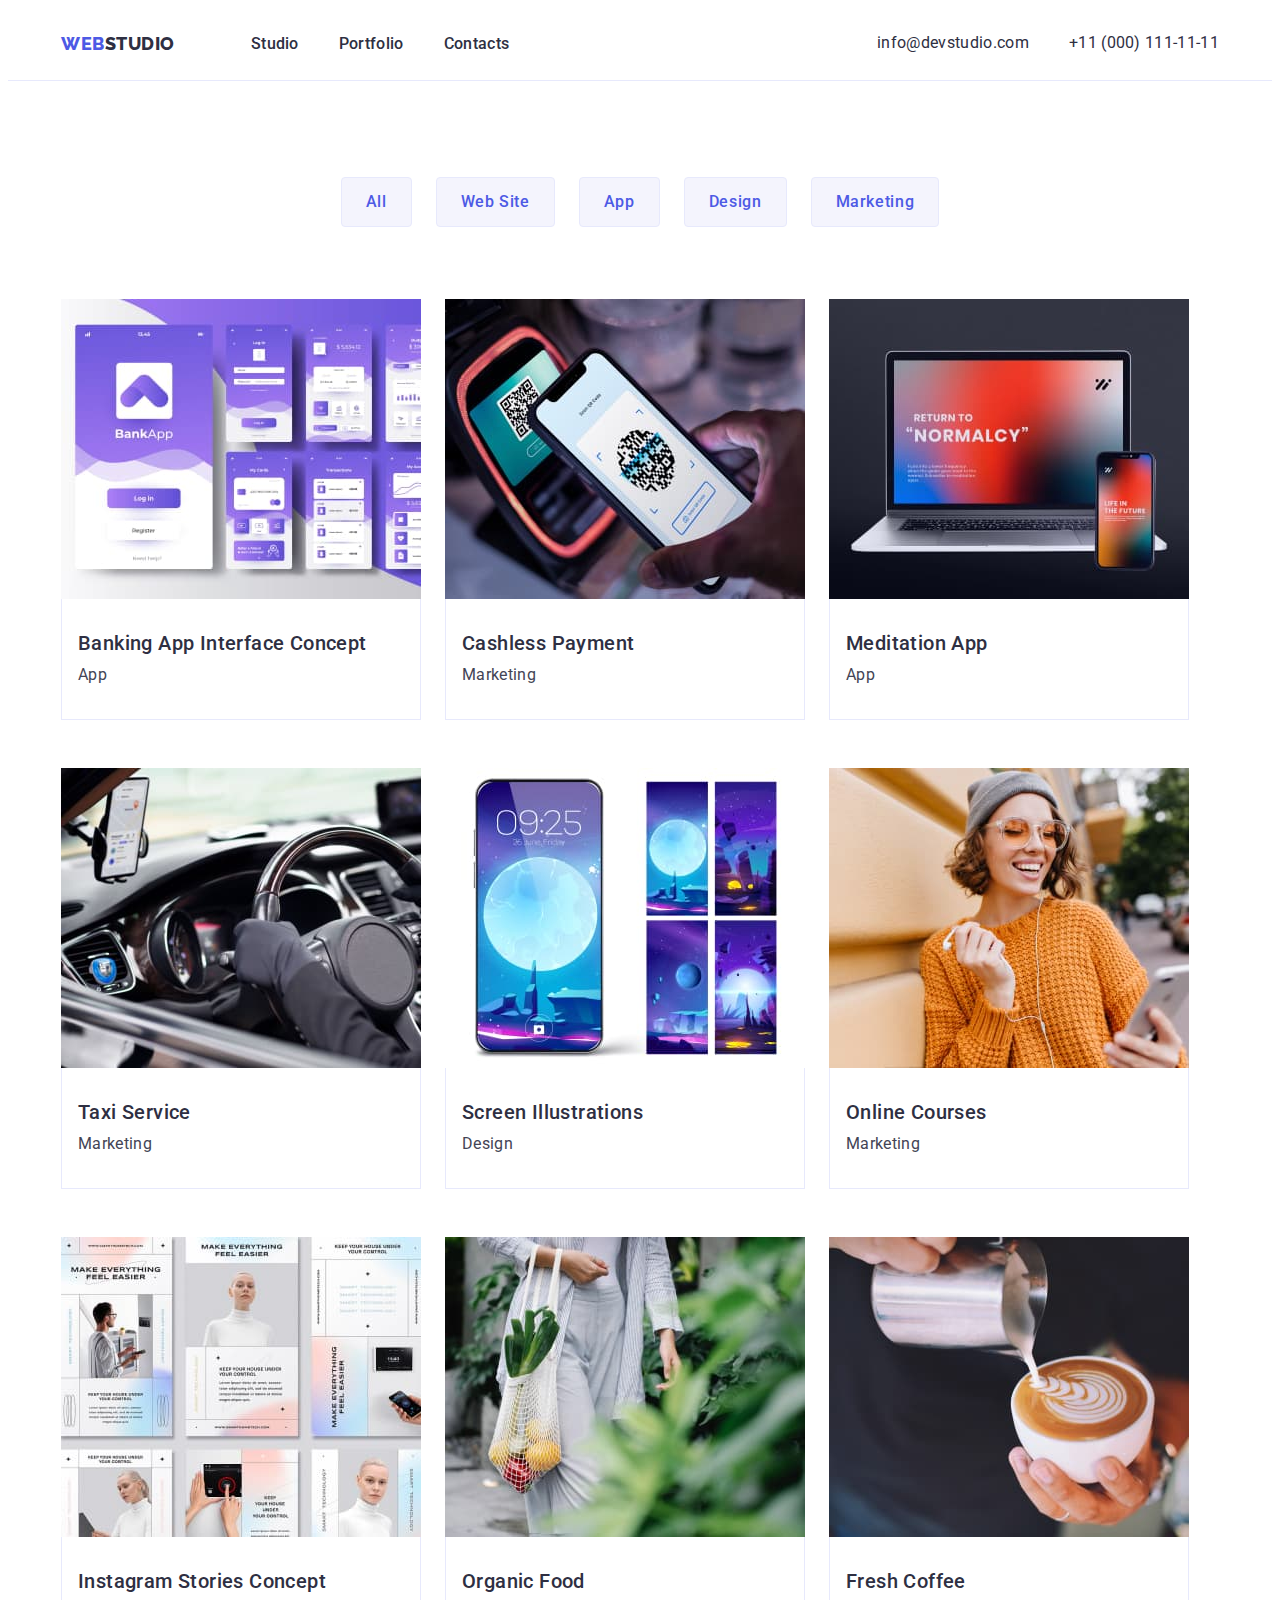
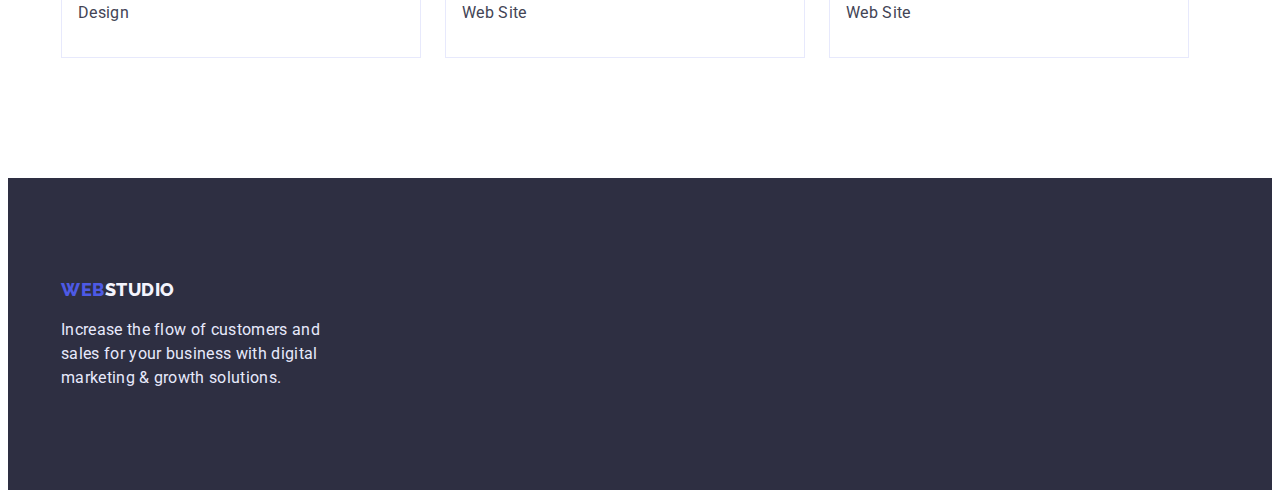
==== portfolio.html @ 36c50360 "Initial commit" ====
<!DOCTYPE html>
<html lang="en">
<head>
    <meta charset="UTF-8">
    <meta http-equiv="X-UA-Compatible" content="IE=edge">
    <meta name="viewport" content="width=device-width, initial-scale=1.0">
    <title>Webstudio</title>
    <link rel="preconnect" href="https://fonts.googleapis.com">
    <link rel="preconnect" href="https://fonts.gstatic.com" crossorigin>
    <link
        href="https://fonts.googleapis.com/css2?family=Raleway:wght@800&family=Roboto:wght@400;500;700;900&display=swap"
        rel="stylesheet">
    <link rel="stylesheet" href="https://cdnjs.cloudflare.com/ajax/libs/modern-normalize/1.1.0/modern-normalize.min.css"
        integrity="sha512-wpPYUAdjBVSE4KJnH1VR1HeZfpl1ub8YT/NKx4PuQ5NmX2tKuGu6U/JRp5y+Y8XG2tV+wKQpNHVUX03MfMFn9Q=="
        crossorigin="anonymous" referrerpolicy="no-referrer" />
    <link rel="stylesheet" href="./css/styles.css">
</head>
<body>
    <!--HEADER-->
    <header class="header-menu">
        <div class="container header-container">
            <nav class="navigation-page">
                <a href="./index.html" class="logotype link"><span class="accent">WEB</span>STUDIO</a>
                <ul class="navigation-menu list">
    
                    <li class="navigation-menu-item">
                        <a href="./index.html" class="navigation-menu-link link page-open">Studio</a>
                    </li>
                    <li class="navigation-menu-item">
                        <a href="./portfolio.html" class="navigation-menu-link link">Portfolio</a>
                    </li>
                    <li class="navigation-menu-item">
                        <a href="" class="navigation-menu-link link">Contacts</a>
                    </li>
                </ul>
            </nav>
            <address class="address">
                <ul class="address-menu list">
                    <li class="phone-email-item">
                        <a href="mailto:info@devstudio.com" class="address-menu-link link">info@devstudio.com</a>
                    </li>
                    <li class="address-menu-item">
                        <a href="tel:+110001111111" class="address-menu-link link">+11 (000) 111-11-11</a>
                    </li>
                </ul>
            </address>
        </div>
    </header>
    <!--MAIN MENUE SECTION-->
    <main>
        <section class="portfolio">
            <div class="container">
                <h1 hidden>Portfolio List</h1>
                <ul class="filter-buttons list">
                    <li class="filter-button-item">
                        
                        <button type="button" class="filter-button">All</button>
                    </li>
                    <li class="filter-button-item">
                        
                        <button type="button" class="filter-button">Web Site</button>
                    </li>
                    <li class="filter-button-item">
                        
                        <button type="button" class="filter-button">App</button>
                    </li>
                    <li class="filter-button-item">
                        
                        <button type="button" class="filter-button">Design</button>
                    </li>
                    <li class="filter-button-item">
                        
                        <button type="button" class="filter-button">Marketing</button>
                    </li>
                </ul>
                <ul class="portfolio-menu list">
                    <li class="portfolio-menu-item">
                            <img src="img/services/img-services-bank.jpg" alt="Application Concept" width="360" height="300" class="content-image">
                        <div class="portfolio-card-text">
                            <h2 class="content-title">Banking App Interface Concept</h2>
                            <p class="text-description">App</p>
                        </div>
                    </li>
                    <li class="portfolio-menu-item">
                            <img src="img/services/img-services-cashless.jpg" alt="Cashless Services" width="360" height="300" class="content-image">
                        <div class="portfolio-card-text">
                            <h2 class="content-title">Cashless Payment</h2>
                            <p class="text-description">Marketing</p>
                        </div>
                    </li>
                    <li class="portfolio-menu-item">
                            <img src="img/services/img-services-meditation.jpg" alt="Application for meditation" width="360" height="300" class="content-image">
                        <div class="portfolio-card-text">
                            <h2 class="content-title">Meditation App</h2>
                            <p class="text-description">App</p>
                        </div>
                    </li>
                    <li class="portfolio-menu-item">
                            <img src="img/services/img-services-taxi.jpg" alt="Appclication for taxi" width="360" height="300" class="content-image">
                        <div class="portfolio-card-text">
                            <h2 class="content-title">Taxi Service</h2>
                            <p class="text-description">Marketing</p>
                        </div>
                    </li>
                    <li class="portfolio-menu-item">
                            <img src="img/services/img-services-screenillustrations.jpg" alt="Wallpapers" width="360" height="300" class="content-image">
                        <div class="portfolio-card-text">
                            <h2 class="content-title">Screen Illustrations</h2>
                            <p class="text-description">Design</p>
                        </div>
                    </li>
                    <li class="portfolio-menu-item">
                            <img src="img/services/img-services-onlinecources.jpg" alt="Self-education" width="360" height="300" class="content-image">
                        <div class="portfolio-card-text">
                            <h2 class="content-title">Online Courses</h2>
                            <p class="text-description">Marketing</p>
                        </div>
                    </li>
                    <li class="portfolio-menu-item">
                            <img src="img/services/img-services-instastories.jpg" alt="Instagram Stories" width="360" height="300" class="content-image">
                        <div class="portfolio-card-text">
                            <h2 class="content-title">Instagram Stories Concept</h2>
                            <p class="text-description">Design</p>
                        </div>
                    </li>
                    <li class="portfolio-menu-item">
                            <img src="img/services/img-services-organicfood.jpg" alt="Food" width="360" height="300" class="content-image">
                        <div class="portfolio-card-text">
                            <h2 class="content-title">Organic Food</h2>
                            <p class="text-description">Web Site</p>
                        </div>
                    </li>
                    <li class="portfolio-menu-item">
                            <img src="img/services/img-services-coffee.jpg" alt="Coffee" width="360" height="300" class="content-image">
                        <div class="portfolio-card-text">
                            <h2 class="content-title">Fresh Coffee</h2>
                            <p class="text-description">Web Site</p>
                        </div>
                    </li>
                </ul>
            </div>
        </section>
    </main>
    <!--FOOTER SECTION-->
    <footer class="footer">
        <div class="container">
                <a href="./index.html" class="logotype link"><span class="accent">WEB</span><span
                        class="footer-accent">STUDIO</span></a>
                <p class="footer-text">Increase the flow of customers and sales for your business with digital marketing & growth
                    solutions.</p>
        </div>
    </footer>
</body>
---- css/styles.css ----
:root {
    --brand-color: #4D5AE5;
    --pressed-state: #404BBF;
    --dark-theme: #2E2F42;
    --success-theme: #31D0AA;
    --main-text-color:#434455;
    --suble-text: #8E8F99;
    --accent: #E7E9FC;
    --light-background: #F4F4FD;
    --modal-overlay: #2E2F42;
    --hero-background: #2E2F42;
    --standart-white: #FFFFFF;
}

h1,
h2,
h3,
p {
    margin-top: 0;
    margin-bottom: 0;
}

ul,
ol {
    margin-top: 0;
    margin-bottom: 0;
    padding: 0;
}

address {
    font-style: normal;
}

img {
    display: block;
}

body {
    font-family: 'Roboto', sans-serif;
    background-color: var(--standart-white);
}


.link {
    text-decoration: none;
}

.list {
    list-style: none;
}

/*=======CONTAINER=====*/

.container {
    width: 1158px;
    padding-left: 15px;
    padding-right: 15px;
    margin: 0 auto;
}

.section {
    padding-top: 120px;
    padding-bottom: 120px;
}

/*========== HEADER =========*/

.logotype {
    
    font-family: 'Raleway', sans-serif;
    font-weight: 800;
    font-size: 18px;
    line-height: 1.33;
    color:var(--dark-theme);
    letter-spacing: 0.03em;
    text-transform: uppercase;
    margin-right: 76px;
}

.accent {
    color:var(--brand-color);

}
/*=====HEADER NAVIGATION MENU====*/

.header-container {
    display: flex;
    justify-content: space-between;
    padding-top: 24px;
    padding-bottom: 24px;
}

.header-menu {
    border-bottom: 1px solid var(--accent);
}

.navigation-page {
    display: flex;
    align-items: center;
}

.navigation-menu {
    display: flex;
    align-items: center;
}

.navigation-menu-item:not(:last-child) {
    margin-right: 40px;

}

.navigation-menu-link {
    font-weight: 500;
    line-height: 1.33;
    letter-spacing: 0.02em;
    color:var(--dark-theme);
}

.navigation-menu-link:hover,
.navigation-menu-link:focus {
    color:var(--brand-color);
}

.address-menu {
    display: flex;
    gap: 40px;
}

.address-menu-link {
    font-style: normal;
    line-height: 1.33;    
    letter-spacing: 0.02em;    
    color: var(--dark-theme);
    margin-left: auto;
}



.address-menu-link:hover,
.address-menu-link:focus {
    color:var(--brand-color);
}

/*=======HEROOOO====*/

/*не ставила background colour, закоментувала колір тексту*/
.hero {
    background-color: var(--hero-background);
    padding-top: 188px;
    padding-bottom: 188px;
}
.hero-name {
    font-size: 56px;
    line-height: 1.07;
    color:var(--standart-white);
    max-width: 495px;
    text-align: center;
    margin-bottom: 48px;
    margin-right: auto;
    margin-left: auto;
   
}
.hero-button {
    background:var(--brand-color);
    font-weight: 500;
    box-shadow: 0px 4px 4px rgba(0, 0, 0, 0.15);
    border-radius: 4px;
    border: none;
    font-size: 16px;
    line-height: 1.33;
    color:var(--standart-white);
    cursor: pointer;
    font-family: inherit;
    display: block;
    margin-right: auto;
    margin-left: auto;
    max-width: 169px;
    padding: 16px 32px;
}

.hero-button:hover, 
.hero-button:focus {
    background-color:var(--pressed-state);
}

.about-us-menu {
    display: flex;
    justify-content: space-between;
}

.about-us-menu-item {
    width: 264px;
}
/*====OUR TEAM=====*/

.our-team-section {
    background-color:var(--light-background);
}

.content-title {
    font-weight: 500;
    font-size: 20px;
    line-height: 1.2;
    /* identical to box height, or 120% */
    letter-spacing: 0.02em;
    color:var(--dark-theme);
    margin-bottom: 8px;
}

/*===SERVICES SECTION====*/

.services-section {
    padding-top: 0;
}

.services-section-list {
    display: flex;
}

.services-section-item:not(:nth-child(3n)) {
    margin-right: 24px;
}

/*===ABOUT US===*/
.content-menu {
    display: flex;
}

.content-menu-item {
    box-shadow: 0px 1px 6px rgba(46, 47, 66, 0.08), 0px 1px 1px rgba(46, 47, 66, 0.16), 0px 2px 1px rgba(46, 47, 66, 0.08);
    border-radius: 0px 0px 4px 4px;
    background: var(--standart-white);
}
.content-menu-item:not(:nth-child(4n)) {
    margin-right: 24px;

}

.employee-card {
    text-align: center;
    padding-top: 32px;
    padding-bottom: 32px;
}


.title {
    font-weight: 700;
    font-size: 36px;
    line-height: 1.11;
    letter-spacing: 0.02em;
    text-transform: capitalize;
    color:var(--dark-theme);
    margin-bottom: 72px;
    text-align: center;
}

.text-description {
    line-height: 1.5;
    letter-spacing: 0.02em;    
    color: var(--main-text-color);
}

/*===FOOTER===*/

.footer {
    background-color: var(--dark-theme);
    padding:100px 0;
    
   
}

.footer-text {
    line-height: 1.50;
    letter-spacing: 0.02em;
    color: var(--accent);
    width: 264px;
    margin-top: 16px;
}

/*
/*=======PORTFOLIO=========*/

.filter-buttons {
    display: flex;
    margin-bottom: 72px;
    justify-content: center;
}

.filter-button-item:not(:last-child) {
    margin-right: 24px;

}

.filter-button {
    background:var(--light-background);
    border: 1px solid var(--accent);
    border-radius: 4px;
    color: var(--brand-color);
    font-size: 16px;
    line-height: 1.5;
    letter-spacing: 0.04em;
    font-family: inherit;
    font-weight: 500;
    min-width: 69px;
    padding: 12px 24px;
}
.filter-button:hover,
.filter-button:focus {
    background-color:var(--pressed-state);
    color:var(--standart-white);
    cursor: pointer;
}
/*====FILTERED MENU PORTFOLIO====*/

.portfolio {
    padding-top: 96px;
    padding-bottom: 120px;
}
.portfolio-menu {
    display: flex;
    flex-wrap: wrap;
    row-gap: 48px;
    column-gap: 24px;
}

.portfolio-menu-item {
    background-color:var(--standart-white);
}


.portfolio-card-text {
    padding-top: 32px;
    padding-bottom: 32px;
    padding-left:16px;
    border: 1px solid var(--accent);
    border-top: none;
}

/*===FOOTER====*/
.footer-accent {
    color:var(--light-background);
}
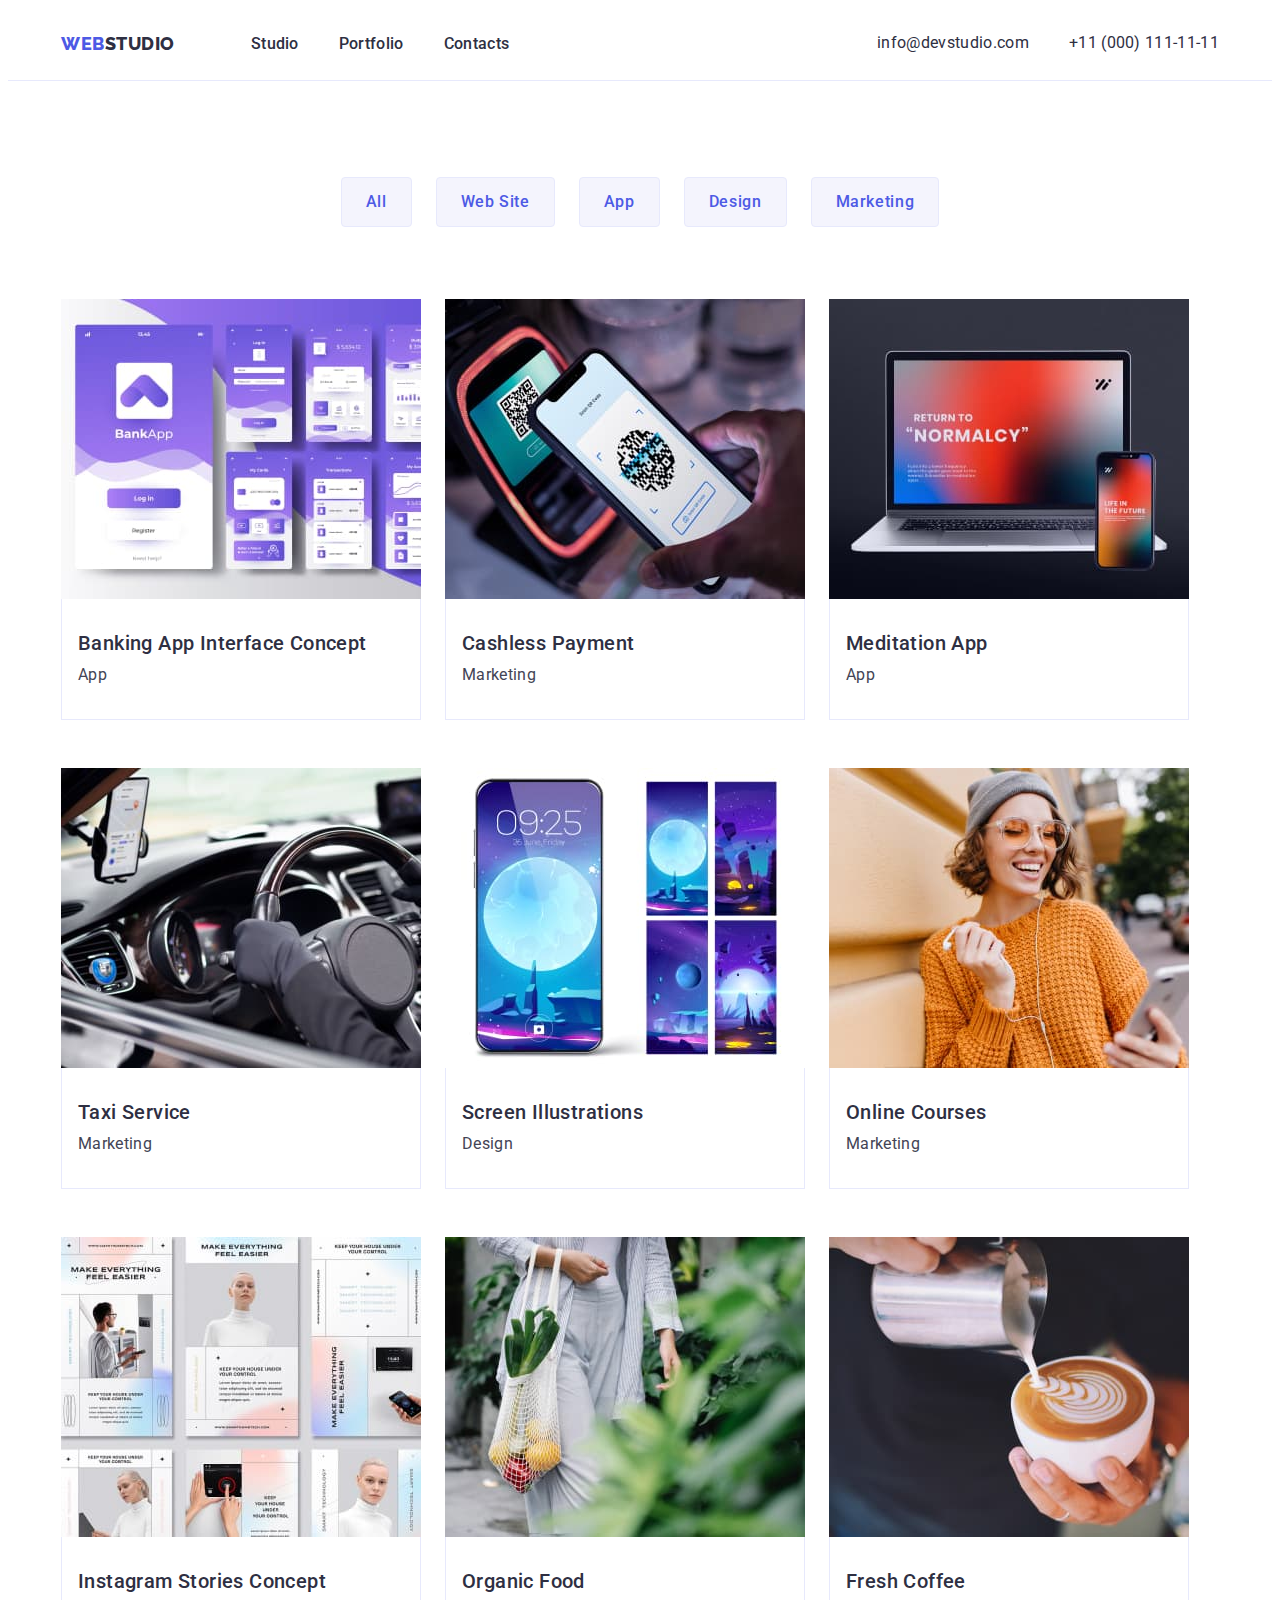
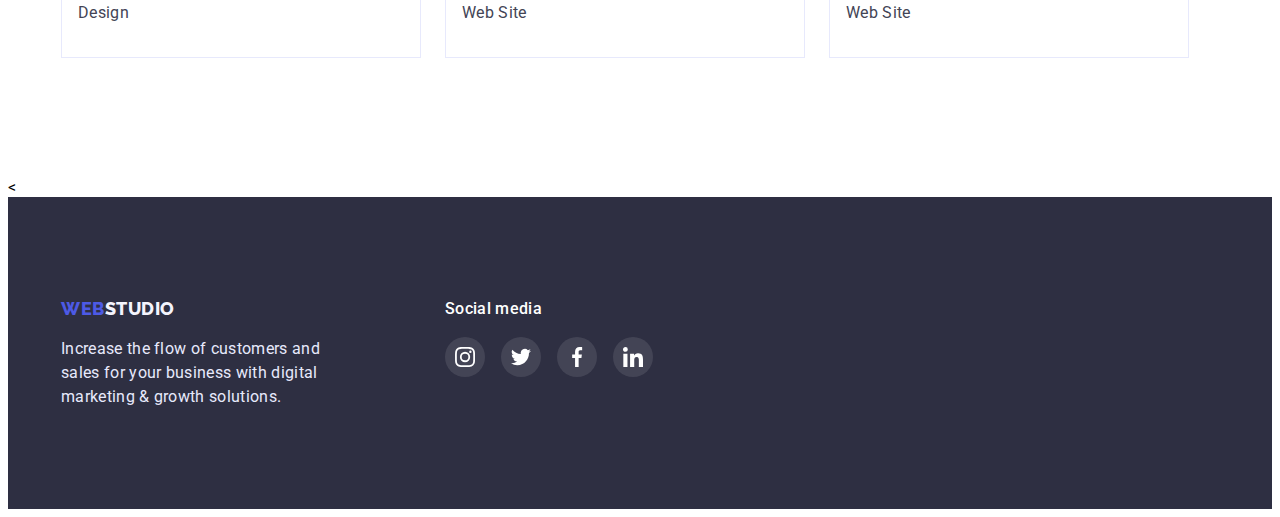
==== commit 94a4aa61: "homework04-completed" ====
--- a/portfolio.html
+++ b/portfolio.html
@@ -142,12 +142,45 @@
         </section>
     </main>
     <!--FOOTER SECTION-->
-    <footer class="footer">
-        <div class="container">
-                <a href="./index.html" class="logotype link"><span class="accent">WEB</span><span
-                        class="footer-accent">STUDIO</span></a>
-                <p class="footer-text">Increase the flow of customers and sales for your business with digital marketing & growth
-                    solutions.</p>
+    <<footer class="footer">
+        <div class="container footer-container">
+            <div class="footer-text-container">
+            <a href="./index.html" class="logotype link"><span class="accent">WEB</span><span class="footer-accent">STUDIO</span></a>
+            <p class="footer-text">Increase the flow of customers and sales for your business with digital marketing & growth solutions.</p>
         </div>
-    </footer>
+            <div class="footer-social-media-container">
+                <h3 class="footer-social-title">Social media</h3>
+                    <ul class="footer-social-media-menu list">    
+                        <li class="footer-social-media-item">
+                            <a href="" class="footer-social-media-link">
+                                <svg class="social-link-icon" width="20" height="20">
+                                    <use href="./img/symbol-defs.svg#icon-instagram-logo"></use>
+                                </svg>
+                            </a>
+                        </li>
+                        <li class="footer-social-media-item">
+                            <a href="" class="footer-social-media-link">
+                                <svg class="social-link-icon" width="20" height="20">
+                                    <use href="./img/symbol-defs.svg#icon-twitter-logo"></use>
+                                </svg>
+                            </a>
+                        </li>
+                        <li class="footer-social-media-item">
+                            <a href="" class="footer-social-media-link">
+                                <svg class="social-link-icon" width="20" height="20">
+                                    <use href="./img/symbol-defs.svg#icon-facebook-logo"></use>
+                                </svg>
+                            </a>
+                        </li>
+                        <li class="footer-social-media-item">
+                            <a href="" class="footer-social-media-link">
+                                <svg class="social-link-icon" width="20" height="20">
+                                    <use href="./img/symbol-defs.svg#icon-linkedin-logo"></use>
+                                </svg>
+                            </a>
+                        </li>
+                    </ul>
+            </div>
+        </div>
+   </footer>
 </body>--- a/css/styles.css
+++ b/css/styles.css
@@ -1,343 +1,467 @@
 :root {
-    --brand-color: #4D5AE5;
-    --pressed-state: #404BBF;
-    --dark-theme: #2E2F42;
-    --success-theme: #31D0AA;
-    --main-text-color:#434455;
-    --suble-text: #8E8F99;
-    --accent: #E7E9FC;
-    --light-background: #F4F4FD;
-    --modal-overlay: #2E2F42;
-    --hero-background: #2E2F42;
-    --standart-white: #FFFFFF;
+  --brand-color: #4d5ae5;
+  --pressed-state: #404bbf;
+  --dark-theme: #2e2f42;
+  --success-theme: #31d0aa;
+  --main-text-color: #434455;
+  --suble-text: #8e8f99;
+  --accent: #e7e9fc;
+  --light-background: #f4f4fd;
+  --modal-overlay: #2e2f42;
+  --hero-background: #2e2f42;
+  --standart-white: #ffffff;
 }
 
 h1,
 h2,
 h3,
 p {
-    margin-top: 0;
-    margin-bottom: 0;
+  margin-top: 0;
+  margin-bottom: 0;
 }
 
 ul,
 ol {
-    margin-top: 0;
-    margin-bottom: 0;
-    padding: 0;
+  margin-top: 0;
+  margin-bottom: 0;
+  padding: 0;
 }
 
 address {
-    font-style: normal;
+  font-style: normal;
 }
 
 img {
-    display: block;
+  display: block;
 }
 
 body {
-    font-family: 'Roboto', sans-serif;
-    background-color: var(--standart-white);
-}
-
+  font-family: 'Roboto', sans-serif;
+  background-color: var(--standart-white);
+}
 
 .link {
-    text-decoration: none;
+  text-decoration: none;
 }
 
 .list {
-    list-style: none;
+  list-style: none;
 }
 
 /*=======CONTAINER=====*/
 
 .container {
-    width: 1158px;
-    padding-left: 15px;
-    padding-right: 15px;
-    margin: 0 auto;
+  width: 1158px;
+  padding-left: 15px;
+  padding-right: 15px;
+  margin: 0 auto;
 }
 
 .section {
-    padding-top: 120px;
-    padding-bottom: 120px;
+  padding-top: 120px;
+  padding-bottom: 120px;
 }
 
 /*========== HEADER =========*/
 
 .logotype {
-    
-    font-family: 'Raleway', sans-serif;
-    font-weight: 800;
-    font-size: 18px;
-    line-height: 1.33;
-    color:var(--dark-theme);
-    letter-spacing: 0.03em;
-    text-transform: uppercase;
-    margin-right: 76px;
+  font-family: 'Raleway', sans-serif;
+  font-weight: 800;
+  font-size: 18px;
+  line-height: 1.33;
+  color: var(--dark-theme);
+  letter-spacing: 0.03em;
+  text-transform: uppercase;
+  margin-right: 76px;
 }
 
 .accent {
-    color:var(--brand-color);
-
+  color: var(--brand-color);
 }
 /*=====HEADER NAVIGATION MENU====*/
 
 .header-container {
-    display: flex;
-    justify-content: space-between;
-    padding-top: 24px;
-    padding-bottom: 24px;
+  display: flex;
+  justify-content: space-between;
+  padding-top: 24px;
+  padding-bottom: 24px;
 }
 
 .header-menu {
-    border-bottom: 1px solid var(--accent);
+  border-bottom: 1px solid var(--accent);
 }
 
 .navigation-page {
-    display: flex;
-    align-items: center;
+  display: flex;
+  align-items: center;
 }
 
 .navigation-menu {
-    display: flex;
-    align-items: center;
+  display: flex;
+  align-items: center;
 }
 
 .navigation-menu-item:not(:last-child) {
-    margin-right: 40px;
-
+  margin-right: 40px;
 }
 
 .navigation-menu-link {
-    font-weight: 500;
-    line-height: 1.33;
-    letter-spacing: 0.02em;
-    color:var(--dark-theme);
+  font-weight: 500;
+  line-height: 1.33;
+  letter-spacing: 0.02em;
+  color: var(--dark-theme);
 }
 
 .navigation-menu-link:hover,
 .navigation-menu-link:focus {
-    color:var(--brand-color);
+  color: var(--brand-color);
 }
 
 .address-menu {
-    display: flex;
-    gap: 40px;
+  display: flex;
+  gap: 40px;
 }
 
 .address-menu-link {
-    font-style: normal;
-    line-height: 1.33;    
-    letter-spacing: 0.02em;    
-    color: var(--dark-theme);
-    margin-left: auto;
-}
-
-
+  font-style: normal;
+  line-height: 1.33;
+  letter-spacing: 0.02em;
+  color: var(--dark-theme);
+  margin-left: auto;
+}
 
 .address-menu-link:hover,
 .address-menu-link:focus {
-    color:var(--brand-color);
+  color: var(--brand-color);
 }
 
 /*=======HEROOOO====*/
 
 /*не ставила background colour, закоментувала колір тексту*/
 .hero {
-    background-color: var(--hero-background);
-    padding-top: 188px;
-    padding-bottom: 188px;
-}
+  background-color: var(--hero-background);
+  background-image: linear-gradient(
+      rgba(46, 47, 66, 0.7),
+      rgba(46, 47, 66, 0.7)
+    ),
+    url(../img/people-office-bg.jpg);
+  background-size: cover;
+  background-repeat: no-repeat;
+  padding-top: 188px;
+  padding-bottom: 188px;
+}
+
 .hero-name {
-    font-size: 56px;
-    line-height: 1.07;
-    color:var(--standart-white);
-    max-width: 495px;
-    text-align: center;
-    margin-bottom: 48px;
-    margin-right: auto;
-    margin-left: auto;
-   
+  font-size: 56px;
+  line-height: 1.07;
+  color: var(--standart-white);
+  max-width: 495px;
+  text-align: center;
+  margin-bottom: 48px;
+  margin-right: auto;
+  margin-left: auto;
 }
 .hero-button {
-    background:var(--brand-color);
-    font-weight: 500;
-    box-shadow: 0px 4px 4px rgba(0, 0, 0, 0.15);
-    border-radius: 4px;
-    border: none;
-    font-size: 16px;
-    line-height: 1.33;
-    color:var(--standart-white);
-    cursor: pointer;
-    font-family: inherit;
-    display: block;
-    margin-right: auto;
-    margin-left: auto;
-    max-width: 169px;
-    padding: 16px 32px;
-}
-
-.hero-button:hover, 
+  background: var(--brand-color);
+  font-weight: 500;
+  box-shadow: 0px 4px 4px rgba(0, 0, 0, 0.15);
+  border-radius: 4px;
+  border: none;
+  font-size: 16px;
+  line-height: 1.33;
+  color: var(--standart-white);
+  cursor: pointer;
+  font-family: inherit;
+  display: block;
+  margin-right: auto;
+  margin-left: auto;
+  max-width: 169px;
+  padding: 16px 32px;
+}
+
+.hero-button:hover,
 .hero-button:focus {
-    background-color:var(--pressed-state);
+  background-color: var(--pressed-state);
 }
 
 .about-us-menu {
-    display: flex;
-    justify-content: space-between;
+  display: flex;
+  justify-content: space-between;
 }
 
 .about-us-menu-item {
-    width: 264px;
-}
+  width: 264px;
+}
+
+.about-us-item-icon {
+  display: flex;
+  width: 264px;
+  height: 112px;
+  border-radius: 4px;
+  background-color: var(--light-background);
+  margin-bottom: 8px;
+  justify-content: center;
+  align-items: center;
+}
+
 /*====OUR TEAM=====*/
 
 .our-team-section {
-    background-color:var(--light-background);
+  background-color: var(--light-background);
 }
 
 .content-title {
-    font-weight: 500;
-    font-size: 20px;
-    line-height: 1.2;
-    /* identical to box height, or 120% */
-    letter-spacing: 0.02em;
-    color:var(--dark-theme);
-    margin-bottom: 8px;
+  font-weight: 500;
+  font-size: 20px;
+  line-height: 1.2;
+  /* identical to box height, or 120% */
+  letter-spacing: 0.02em;
+  color: var(--dark-theme);
+  margin-bottom: 8px;
 }
 
 /*===SERVICES SECTION====*/
 
 .services-section {
-    padding-top: 0;
+  padding-top: 0;
 }
 
 .services-section-list {
-    display: flex;
+  display: flex;
 }
 
 .services-section-item:not(:nth-child(3n)) {
-    margin-right: 24px;
+  margin-right: 24px;
 }
 
 /*===ABOUT US===*/
 .content-menu {
-    display: flex;
+  display: flex;
 }
 
 .content-menu-item {
-    box-shadow: 0px 1px 6px rgba(46, 47, 66, 0.08), 0px 1px 1px rgba(46, 47, 66, 0.16), 0px 2px 1px rgba(46, 47, 66, 0.08);
-    border-radius: 0px 0px 4px 4px;
-    background: var(--standart-white);
+  box-shadow: 0px 1px 6px rgba(46, 47, 66, 0.08),
+    0px 1px 1px rgba(46, 47, 66, 0.16), 0px 2px 1px rgba(46, 47, 66, 0.08);
+  border-radius: 0px 0px 4px 4px;
+  background: var(--standart-white);
 }
 .content-menu-item:not(:nth-child(4n)) {
-    margin-right: 24px;
-
+  margin-right: 24px;
 }
 
 .employee-card {
-    text-align: center;
-    padding-top: 32px;
-    padding-bottom: 32px;
-}
-
+  text-align: center;
+  padding-top: 32px;
+  padding-bottom: 32px;
+}
+
+.social-links-list {
+  display: flex;
+  justify-content: center;
+  gap: 8px;
+  margin-top: 10px;
+}
+
+.social-link {
+  display: flex;
+  width: 44px;
+  height: 44px;
+  background-color: var(--brand-color);
+  border-radius: 50%;
+  justify-content: center;
+  align-items: center;
+}
+
+.social-link:hover,
+.social-link:focus {
+  background-color: var(--pressed-state);
+}
+
+.social-link-icon {
+  fill: var(--standart-white);
+}
 
 .title {
-    font-weight: 700;
-    font-size: 36px;
-    line-height: 1.11;
-    letter-spacing: 0.02em;
-    text-transform: capitalize;
-    color:var(--dark-theme);
-    margin-bottom: 72px;
-    text-align: center;
+  font-weight: 700;
+  font-size: 36px;
+  line-height: 1.11;
+  letter-spacing: 0.02em;
+  text-transform: capitalize;
+  color: var(--dark-theme);
+  margin-bottom: 72px;
+  text-align: center;
 }
 
 .text-description {
-    line-height: 1.5;
-    letter-spacing: 0.02em;    
-    color: var(--main-text-color);
+  line-height: 1.5;
+  letter-spacing: 0.02em;
+  color: var(--main-text-color);
+}
+
+/*==CUSTOMERS==*/
+
+.customers-menu {
+  display: flex;
+  flex-wrap: wrap;
+}
+
+.customers-menu-item {
+  display: flex;
+  flex-wrap: wrap;
+}
+
+.customers-menu-item:not(:last-child) {
+  margin-right: 24px;
+}
+
+.customers-menu-link {
+  display: flex;
+  width: 168px;
+  height: 88px;
+  border-radius: 4px;
+  border: 1px solid var(--suble-text);
+  background-color: var(--standart-white);
+  justify-content: center;
+  align-items: center;
+}
+
+.customers-menu-link:hover,
+.customers-menu-link:focus {
+  border-color: var(--pressed-state);
+}
+
+.customers-icon {
+  fill: var(--suble-text);
+}
+
+.customers-icon:hover,
+.customers-icon:focus {
+  fill: var(--pressed-state);
 }
 
 /*===FOOTER===*/
 
 .footer {
-    background-color: var(--dark-theme);
-    padding:100px 0;
-    
-   
+  background-color: var(--dark-theme);
+  padding: 100px 0;
+  display: flex;
+}
+
+.footer-container {
+  display: flex;
+  gap: 120px;
 }
 
 .footer-text {
-    line-height: 1.50;
-    letter-spacing: 0.02em;
-    color: var(--accent);
-    width: 264px;
-    margin-top: 16px;
-}
-
+  line-height: 1.5;
+  letter-spacing: 0.02em;
+  color: var(--accent);
+  width: 264px;
+  margin-top: 16px;
+}
+
+.footer-social-media-menu {
+  display: flex;
+}
+
+.footer-social-media-item:not(:last-child) {
+  margin-right: 16px;
+}
+
+.footer-social-title {
+  font-weight: 500;
+  font-size: 16px;
+  line-height: 1.5;
+  letter-spacing: 0.02em;
+  color: var(--standart-white);
+  margin-bottom: 16px;
+}
+
+.footer-social-media-link {
+  display: flex;
+  width: 40px;
+  height: 40px;
+  background-color: rgba(255, 255, 255, 0.1);
+  border-radius: 50%;
+  justify-content: center;
+  align-items: center;
+}
+
+.footer-social-media-link:hover,
+.footer-social-media-link:focus {
+  background-color: var(--success-theme);
+}
 /*
 /*=======PORTFOLIO=========*/
 
 .filter-buttons {
-    display: flex;
-    margin-bottom: 72px;
-    justify-content: center;
+  display: flex;
+  margin-bottom: 72px;
+  justify-content: center;
 }
 
 .filter-button-item:not(:last-child) {
-    margin-right: 24px;
-
+  margin-right: 24px;
 }
 
 .filter-button {
-    background:var(--light-background);
-    border: 1px solid var(--accent);
-    border-radius: 4px;
-    color: var(--brand-color);
-    font-size: 16px;
-    line-height: 1.5;
-    letter-spacing: 0.04em;
-    font-family: inherit;
-    font-weight: 500;
-    min-width: 69px;
-    padding: 12px 24px;
+  background: var(--light-background);
+  border: 1px solid var(--accent);
+  border-radius: 4px;
+  color: var(--brand-color);
+  font-size: 16px;
+  line-height: 1.5;
+  letter-spacing: 0.04em;
+  font-family: inherit;
+  font-weight: 500;
+  min-width: 69px;
+  padding: 12px 24px;
 }
 .filter-button:hover,
 .filter-button:focus {
-    background-color:var(--pressed-state);
-    color:var(--standart-white);
-    cursor: pointer;
-}
+  background-color: var(--pressed-state);
+  color: var(--standart-white);
+  cursor: pointer;
+  box-shadow: 0px 3px 1px rgba(0, 0, 0, 0.1), 0px 2px 1px rgba(0, 0, 0, 0.08),
+    0px 2px 2px rgba(0, 0, 0, 0.12);
+  border: 1px solid rgba(0, 0, 0, 0);
+}
+
 /*====FILTERED MENU PORTFOLIO====*/
 
 .portfolio {
-    padding-top: 96px;
-    padding-bottom: 120px;
+  padding-top: 96px;
+  padding-bottom: 120px;
 }
 .portfolio-menu {
-    display: flex;
-    flex-wrap: wrap;
-    row-gap: 48px;
-    column-gap: 24px;
+  display: flex;
+  flex-wrap: wrap;
+  row-gap: 48px;
+  column-gap: 24px;
 }
 
 .portfolio-menu-item {
-    background-color:var(--standart-white);
+  background-color: var(--standart-white);
 }
 
 
 .portfolio-card-text {
-    padding-top: 32px;
-    padding-bottom: 32px;
-    padding-left:16px;
-    border: 1px solid var(--accent);
-    border-top: none;
+  padding-top: 32px;
+  padding-bottom: 32px;
+  padding-left: 16px;
+  border: 1px solid var(--accent);
+  border-top: none;
+}
+
+.portfolio-card-text:hover,
+.portfolio-card-text:focus {
+  cursor: pointer;
+  border: 0.5px solid var(--light-background);
+  box-shadow: 0px 1px 6px rgba(46, 47, 66, 0.08),
+    0px 1px 1px rgba(46, 47, 66, 0.16), 0px 2px 1px rgba(46, 47, 66, 0.08);
 }
 
 /*===FOOTER====*/
 .footer-accent {
-    color:var(--light-background);
-}
-
+  color: var(--light-background);
+}
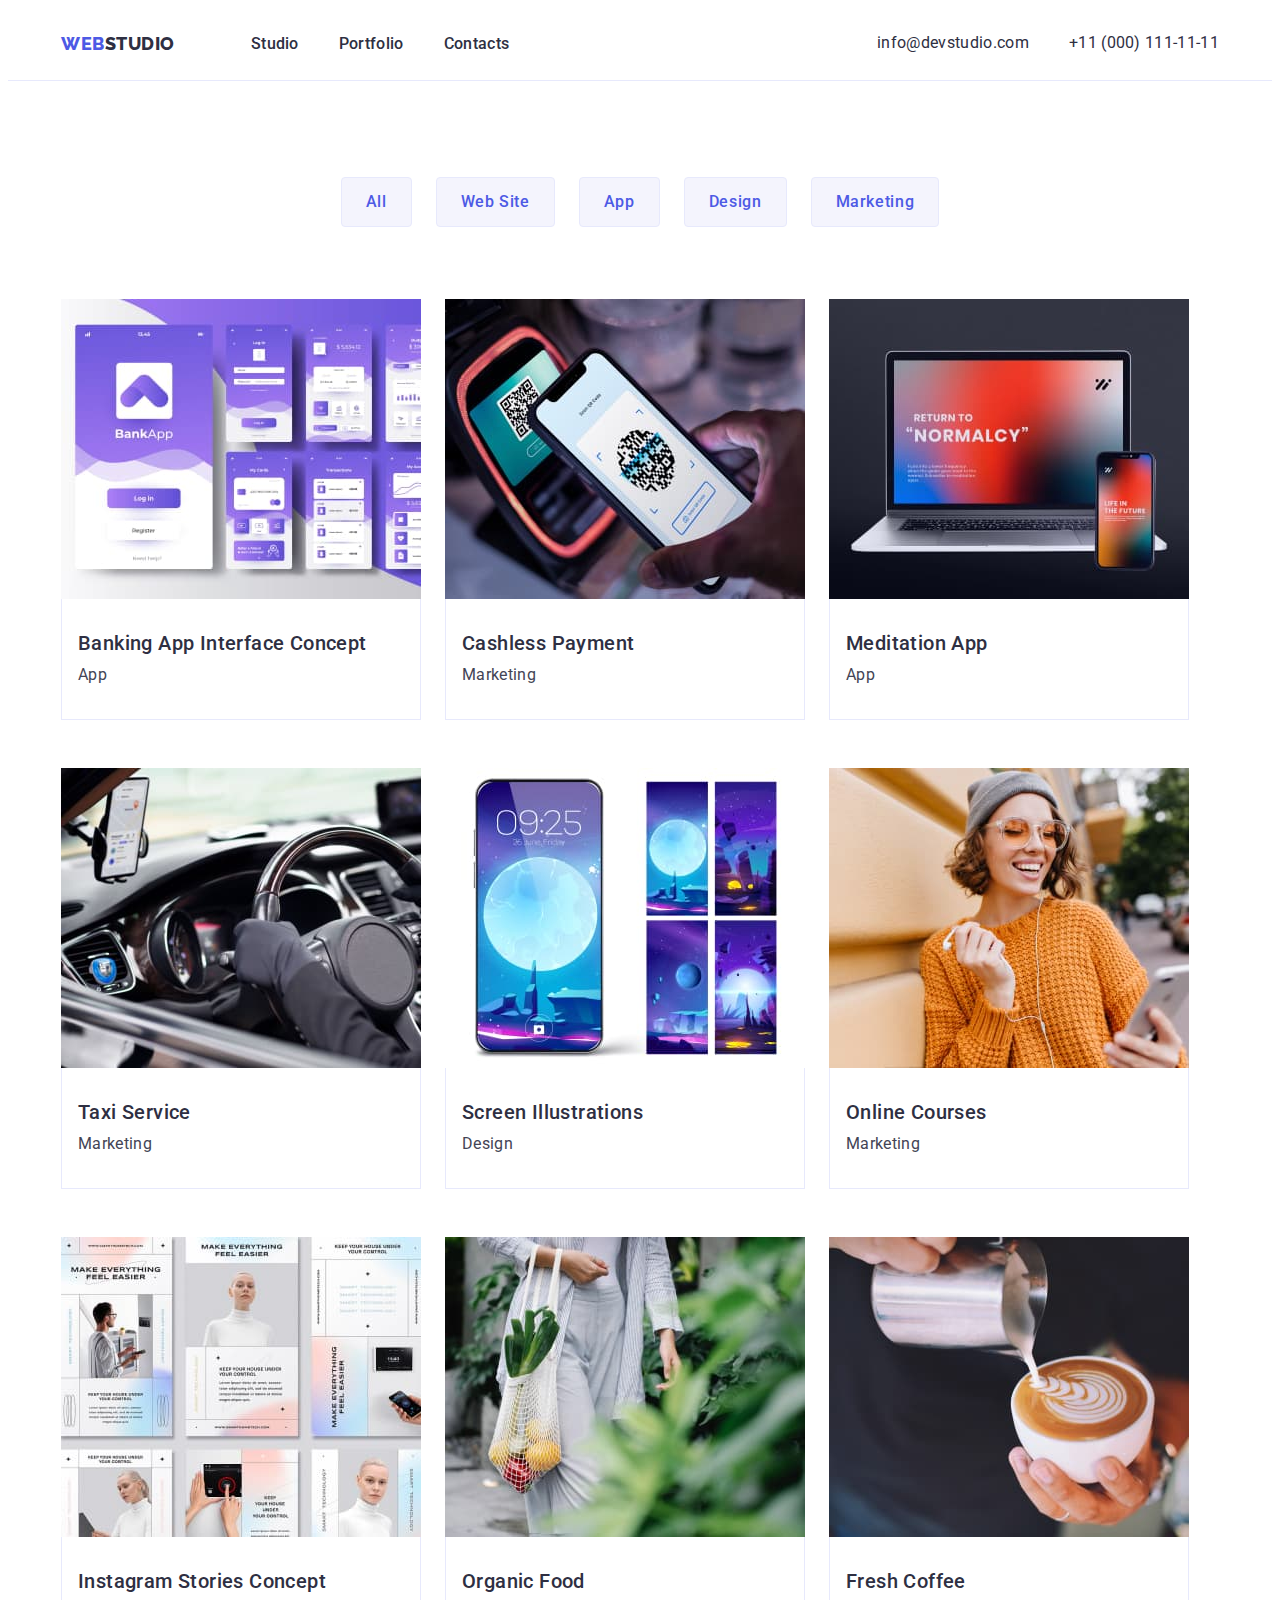
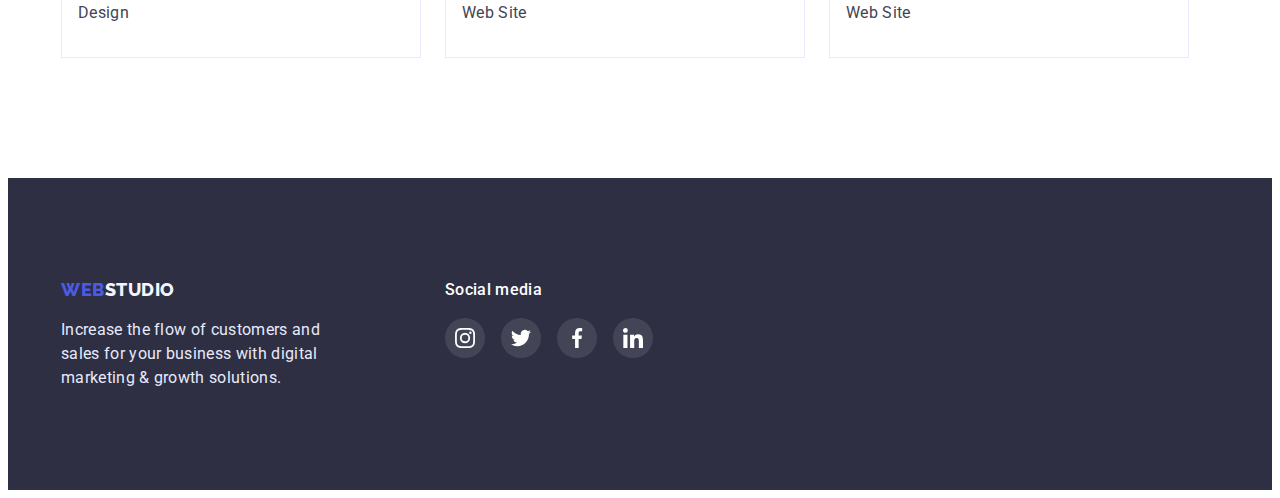
==== commit ac4213da: "fixed incorrect tag" ====
--- a/portfolio.html
+++ b/portfolio.html
@@ -142,7 +142,7 @@
         </section>
     </main>
     <!--FOOTER SECTION-->
-    <<footer class="footer">
+    <footer class="footer">
         <div class="container footer-container">
             <div class="footer-text-container">
             <a href="./index.html" class="logotype link"><span class="accent">WEB</span><span class="footer-accent">STUDIO</span></a>
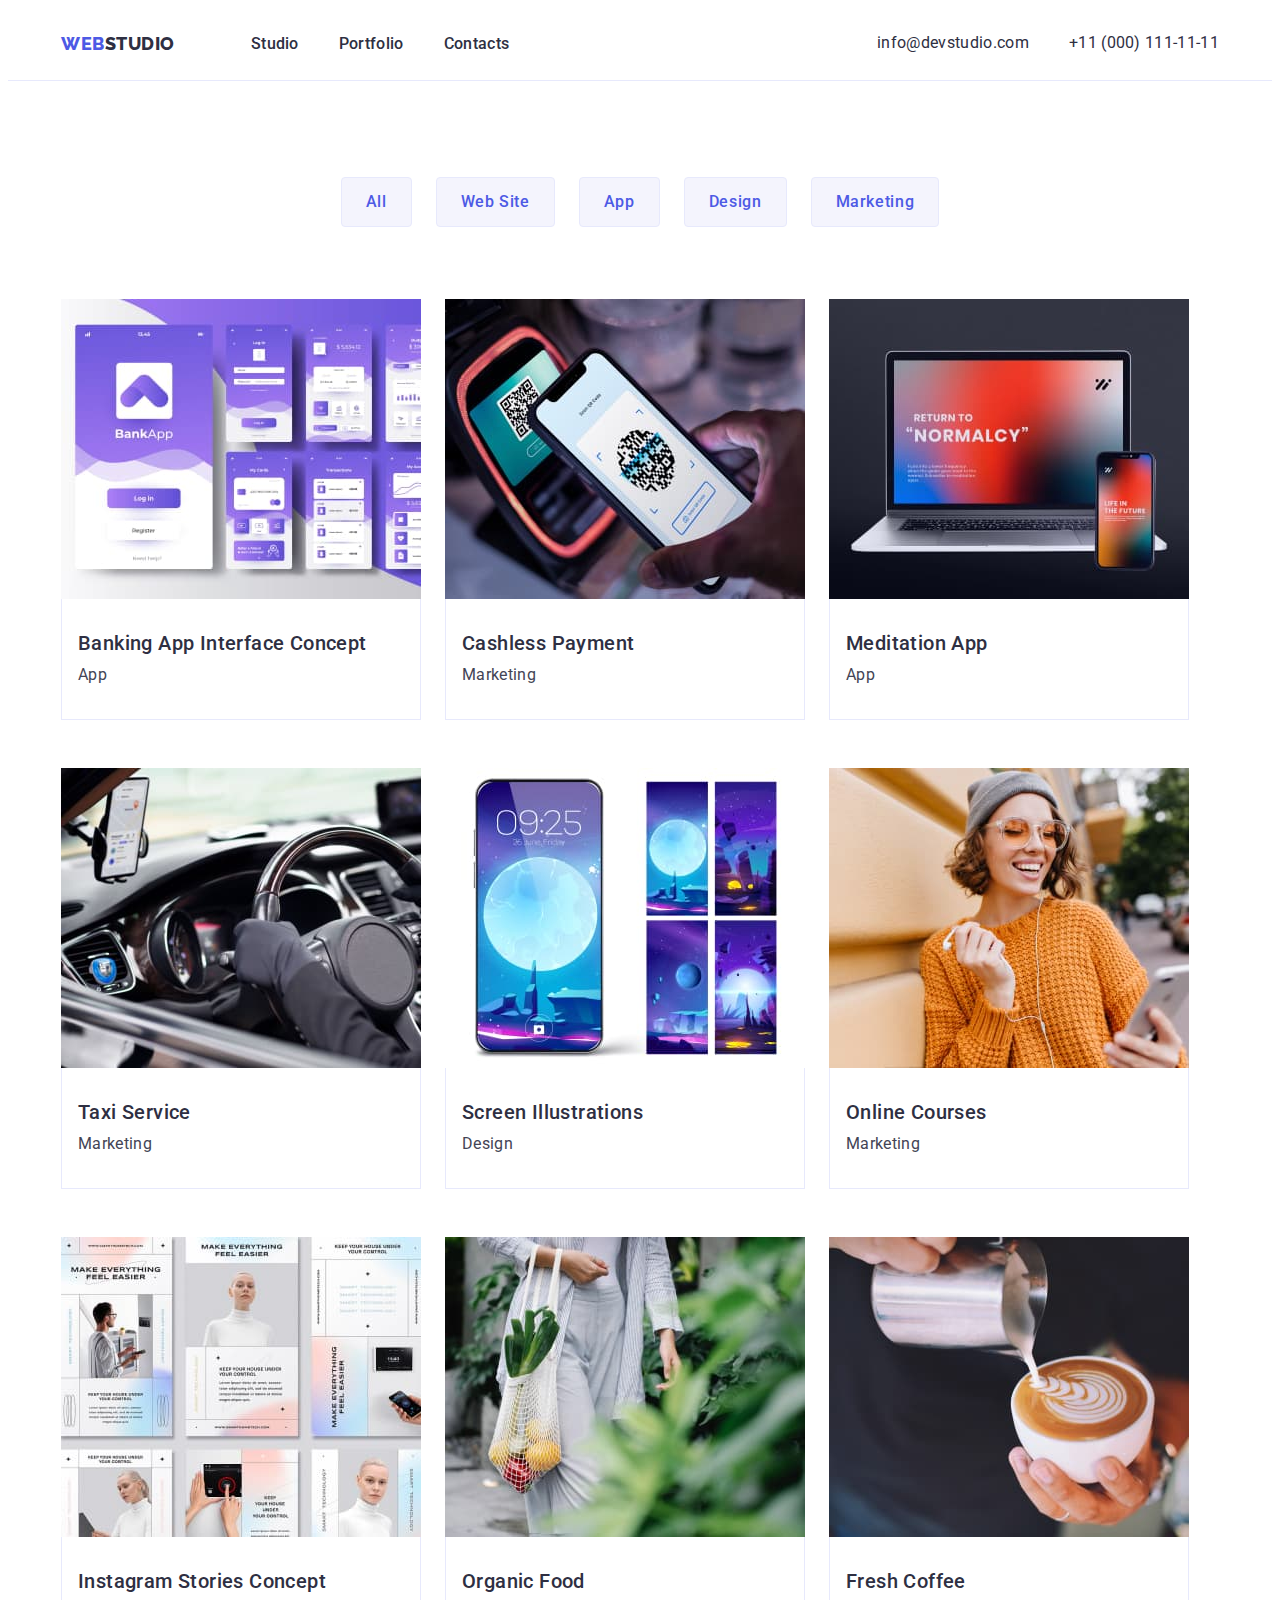
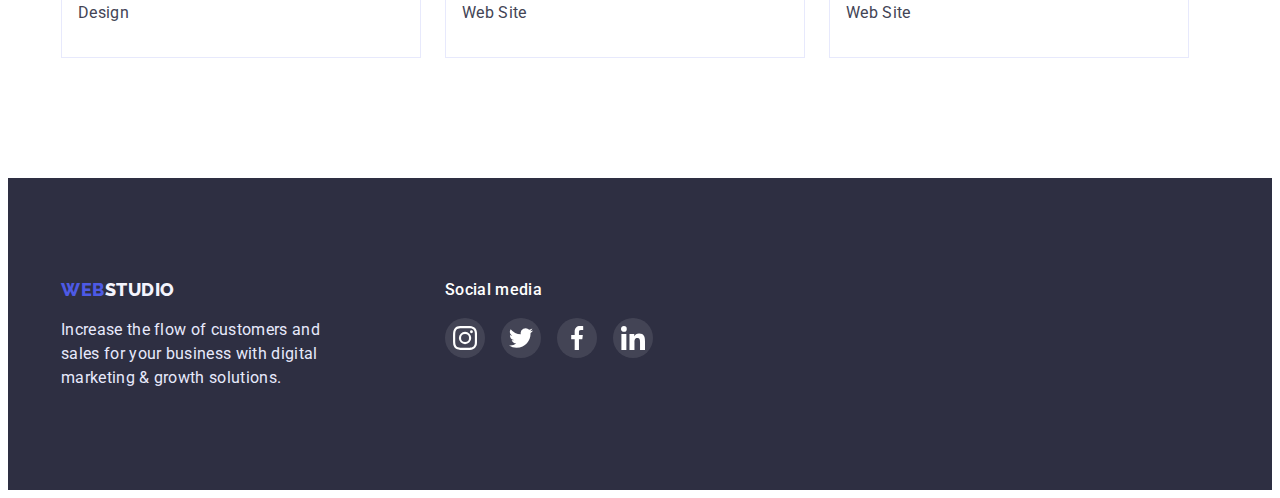
==== commit bc5a1188: "homework-04-fixed" ====
--- a/portfolio.html
+++ b/portfolio.html
@@ -144,43 +144,45 @@
     <!--FOOTER SECTION-->
     <footer class="footer">
         <div class="container footer-container">
-            <div class="footer-text-container">
-            <a href="./index.html" class="logotype link"><span class="accent">WEB</span><span class="footer-accent">STUDIO</span></a>
-            <p class="footer-text">Increase the flow of customers and sales for your business with digital marketing & growth solutions.</p>
-        </div>
-            <div class="footer-social-media-container">
-                <h3 class="footer-social-title">Social media</h3>
-                    <ul class="footer-social-media-menu list">    
-                        <li class="footer-social-media-item">
-                            <a href="" class="footer-social-media-link">
-                                <svg class="social-link-icon" width="20" height="20">
-                                    <use href="./img/symbol-defs.svg#icon-instagram-logo"></use>
-                                </svg>
-                            </a>
-                        </li>
-                        <li class="footer-social-media-item">
-                            <a href="" class="footer-social-media-link">
-                                <svg class="social-link-icon" width="20" height="20">
-                                    <use href="./img/symbol-defs.svg#icon-twitter-logo"></use>
-                                </svg>
-                            </a>
-                        </li>
-                        <li class="footer-social-media-item">
-                            <a href="" class="footer-social-media-link">
-                                <svg class="social-link-icon" width="20" height="20">
-                                    <use href="./img/symbol-defs.svg#icon-facebook-logo"></use>
-                                </svg>
-                            </a>
-                        </li>
-                        <li class="footer-social-media-item">
-                            <a href="" class="footer-social-media-link">
-                                <svg class="social-link-icon" width="20" height="20">
-                                    <use href="./img/symbol-defs.svg#icon-linkedin-logo"></use>
-                                </svg>
-                            </a>
-                        </li>
-                    </ul>
+            <div class="footer-description">
+                <a href="./index.html" class="logotype link"><span class="accent">WEB</span><span
+                        class="footer-accent">STUDIO</span></a>
+                <p class="footer-text">Increase the flow of customers and sales for your business with digital marketing &
+                    growth solutions.</p>
+            </div>
+            <div class="footer-media">
+                <p class="footer-title">Social media</p>
+                <ul class="footer-social list">
+                    <li class="footer-item">
+                        <a href="" class="footer-link">
+                            <svg class="social-link-icon" width="24" height="24">
+                                <use href="./img/symbol-defs.svg#icon-instagram-logo"></use>
+                            </svg>
+                        </a>
+                    </li>
+                    <li class="footer-item">
+                        <a href="" class="footer-link">
+                            <svg class="social-link-icon" width="24" height="24">
+                                <use href="./img/symbol-defs.svg#icon-twitter-logo"></use>
+                            </svg>
+                        </a>
+                    </li>
+                    <li class="footer-item">
+                        <a href="" class="footer-link">
+                            <svg class="social-link-icon" width="24" height="24">
+                                <use href="./img/symbol-defs.svg#icon-facebook-logo"></use>
+                            </svg>
+                        </a>
+                    </li>
+                    <li class="footer-item">
+                        <a href="" class="footer-link">
+                            <svg class="social-link-icon" width="24" height="24">
+                                <use href="./img/symbol-defs.svg#icon-linkedin-logo"></use>
+                            </svg>
+                        </a>
+                    </li>
+                </ul>
             </div>
         </div>
-   </footer>
+    </footer>
 </body>--- a/css/styles.css
+++ b/css/styles.css
@@ -48,6 +48,7 @@
   list-style: none;
 }
 
+
 /*=======CONTAINER=====*/
 
 .container {
@@ -139,7 +140,6 @@
 
 /*не ставила background colour, закоментувала колір тексту*/
 .hero {
-  background-color: var(--hero-background);
   background-image: linear-gradient(
       rgba(46, 47, 66, 0.7),
       rgba(46, 47, 66, 0.7)
@@ -149,6 +149,8 @@
   background-repeat: no-repeat;
   padding-top: 188px;
   padding-bottom: 188px;
+  max-width: 1440px;
+  margin: 0 auto;
 }
 
 .hero-name {
@@ -258,7 +260,7 @@
 .social-links-list {
   display: flex;
   justify-content: center;
-  gap: 8px;
+  gap: 24px;
   margin-top: 10px;
 }
 
@@ -300,14 +302,17 @@
 
 /*==CUSTOMERS==*/
 
+.customers-section {
+  padding-top: 130px;
+  padding-bottom: 120px;
+}
+
 .customers-menu {
   display: flex;
-  flex-wrap: wrap;
 }
 
 .customers-menu-item {
   display: flex;
-  flex-wrap: wrap;
 }
 
 .customers-menu-item:not(:last-child) {
@@ -325,8 +330,8 @@
   align-items: center;
 }
 
-.customers-menu-link:hover,
-.customers-menu-link:focus {
+.customers-menu .customers-menu-link:hover,
+.customers-menu .customers-menu-link:focus {
   border-color: var(--pressed-state);
 }
 
@@ -334,22 +339,25 @@
   fill: var(--suble-text);
 }
 
-.customers-icon:hover,
-.customers-icon:focus {
+.customers-menu-link:hover .customers-icon,
+.customers-menu-link:focus .customers-icon {
   fill: var(--pressed-state);
 }
+
 
 /*===FOOTER===*/
 
 .footer {
   background-color: var(--dark-theme);
   padding: 100px 0;
-  display: flex;
 }
 
 .footer-container {
   display: flex;
-  gap: 120px;
+}
+
+.footer-description {
+  margin-right: 120px;
 }
 
 .footer-text {
@@ -360,15 +368,15 @@
   margin-top: 16px;
 }
 
-.footer-social-media-menu {
-  display: flex;
-}
-
-.footer-social-media-item:not(:last-child) {
+.footer-social {
+  display: flex;
+}
+
+.footer-item:not(:last-child) {
   margin-right: 16px;
 }
 
-.footer-social-title {
+.footer-title {
   font-weight: 500;
   font-size: 16px;
   line-height: 1.5;
@@ -377,7 +385,7 @@
   margin-bottom: 16px;
 }
 
-.footer-social-media-link {
+.footer-link {
   display: flex;
   width: 40px;
   height: 40px;
@@ -387,8 +395,8 @@
   align-items: center;
 }
 
-.footer-social-media-link:hover,
-.footer-social-media-link:focus {
+.footer-link:hover,
+.footer-link:focus {
   background-color: var(--success-theme);
 }
 /*
@@ -455,8 +463,6 @@
 
 .portfolio-card-text:hover,
 .portfolio-card-text:focus {
-  cursor: pointer;
-  border: 0.5px solid var(--light-background);
   box-shadow: 0px 1px 6px rgba(46, 47, 66, 0.08),
     0px 1px 1px rgba(46, 47, 66, 0.16), 0px 2px 1px rgba(46, 47, 66, 0.08);
 }
